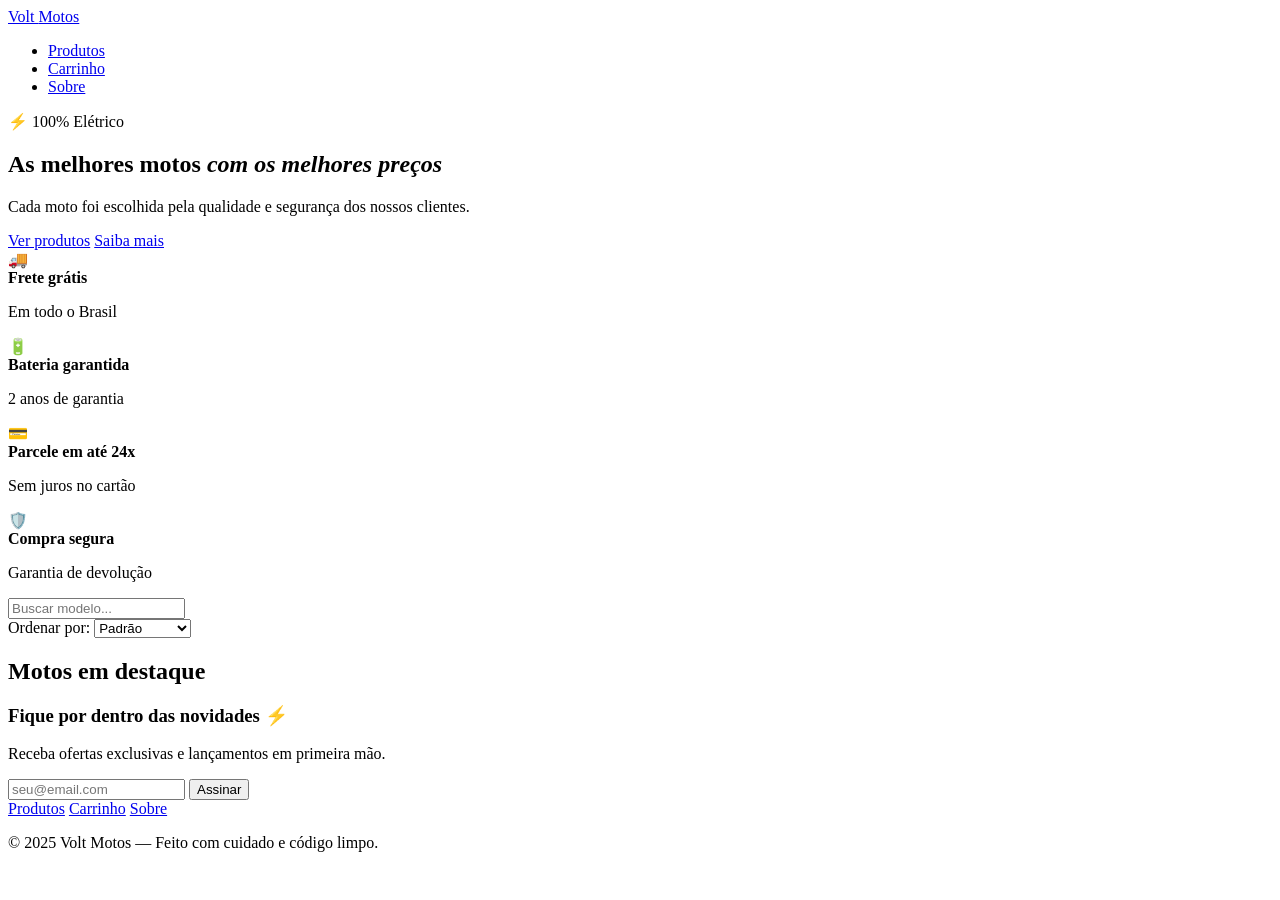
==== index.html @ cde9ebe9 "feat: criando index.html" ====
<!DOCTYPE html>
<html lang="pt-BR">
<head>
  <meta charset="UTF-8" />
  <meta name="viewport" content="width=device-width, initial-scale=1.0" />
  <title>Volt Motos — Produtos</title>
  <!-- CSS EXTERNO -->
  <link rel="stylesheet" href="src/css/estilo.css" />

  <!-- Basic Icons -->
  <link href="https://cdn.boxicons.com/3.0.8/fonts/basic/boxicons.min.css" rel="stylesheet">
  <!-- Filled Icons -->
  <link href="https://cdn.boxicons.com/3.0.8/fonts/filled/boxicons-filled.min.css" rel="stylesheet">
  <!-- Brand Icons -->
  <link href="https://cdn.boxicons.com/3.0.8/fonts/brands/boxicons-brands.min.css" rel="stylesheet">
</head>
<body>

  <header>
    <nav>
      <a class="logo" href="/index.html">Volt <span>Motos</span></a>
      <ul>
        <li><a href="/index.html" class="ativo"><i class="bx bx-shopping-bag"></i> Produtos</a></li>
        <li><a href="/src/pages/loja.html"><i class="bx bx-cart"></i> Carrinho</a></li>
        <li><a href="/src/pages/sobre.html"><i class="bx-globe-alt-2"></i> Sobre</a></li>
      </ul>
    </nav>
  </header>

  <main>
    <section class="hero">
      <div class="hero-badge">⚡ 100% Elétrico</div>
      <h1>As melhores motos <em>com os melhores preços</em></h1>
      <p>Cada moto foi escolhida pela qualidade e segurança dos nossos clientes.</p>
      <div class="hero-btns">
        <a href="#grade-produtos" class="btn-hero-primario">Ver produtos</a>
        <a href="/src/pages/sobre.html" class="btn-hero-secundario">Saiba mais</a>
      </div>
    </section>

    <!-- VANTAGENS -->
    <section class="vantagens" aria-label="Vantagens">
      <div class="vantagem-item">
        <span class="vantagem-icone">🚚</span>
        <div>
          <strong>Frete grátis</strong>
          <p>Em todo o Brasil</p>
        </div>
      </div>
      <div class="vantagem-item">
        <span class="vantagem-icone">🔋</span>
        <div>
          <strong>Bateria garantida</strong>
          <p>2 anos de garantia</p>
        </div>
      </div>
      <div class="vantagem-item">
        <span class="vantagem-icone">💳</span>
        <div>
          <strong>Parcele em até 24x</strong>
          <p>Sem juros no cartão</p>
        </div>
      </div>
      <div class="vantagem-item">
        <span class="vantagem-icone">🛡️</span>
        <div>
          <strong>Compra segura</strong>
          <p>Garantia de devolução</p>
        </div>
      </div>
    </section>

    <!-- BUSCA E FILTRO -->
    <div class="barra-filtros">
      <div class="campo-busca">
        <i class="bx bx-search"></i>
        <input
          type="text"
          id="campo-busca"
          placeholder="Buscar modelo..."
          aria-label="Buscar produto"
          oninput="filtrarProdutos()"
        />
      </div>
      <div class="filtros-preco">
        <span class="filtro-label">Ordenar por:</span>
        <select id="select-ordem" onchange="filtrarProdutos()" aria-label="Ordenar produtos">
          <option value="padrao">Padrão</option>
          <option value="menor">Menor preço</option>
          <option value="maior">Maior preço</option>
        </select>
      </div>
    </div>

    <h2 class="section-titulo">Motos em destaque</h2>

    <!-- Os cards são inseridos aqui via JavaScript/DOM -->
    <section id="grade-produtos" aria-label="Grade de produtos"></section>

    <p id="sem-resultados" class="sem-resultados" style="display:none;">
      Nenhuma moto encontrada para "<span id="termo-buscado"></span>".
    </p>

    <!-- NEWSLETTER -->
    <section class="newsletter">
      <div class="newsletter-conteudo">
        <div>
          <h3>Fique por dentro das novidades ⚡</h3>
          <p>Receba ofertas exclusivas e lançamentos em primeira mão.</p>
        </div>
        <form class="newsletter-form" onsubmit="assinarNewsletter(event)">
          <input type="email" placeholder="seu@email.com" required aria-label="E-mail para newsletter" />
          <button type="submit">Assinar</button>
        </form>
      </div>
    </section>
  </main>

  <footer>
    <div class="footer-links">
      <a href="/index.html">Produtos</a>
      <a href="/src/pages/loja.html">Carrinho</a>
      <a href="/src/pages/sobre.html">Sobre</a>
    </div>
    <p>© 2025 <span>Volt Motos</span> — Feito com cuidado e código limpo.</p>
  </footer>

  <!-- JS EXTERNO -->
  <script src="src/js/script.js"></script>
</body>
</html>
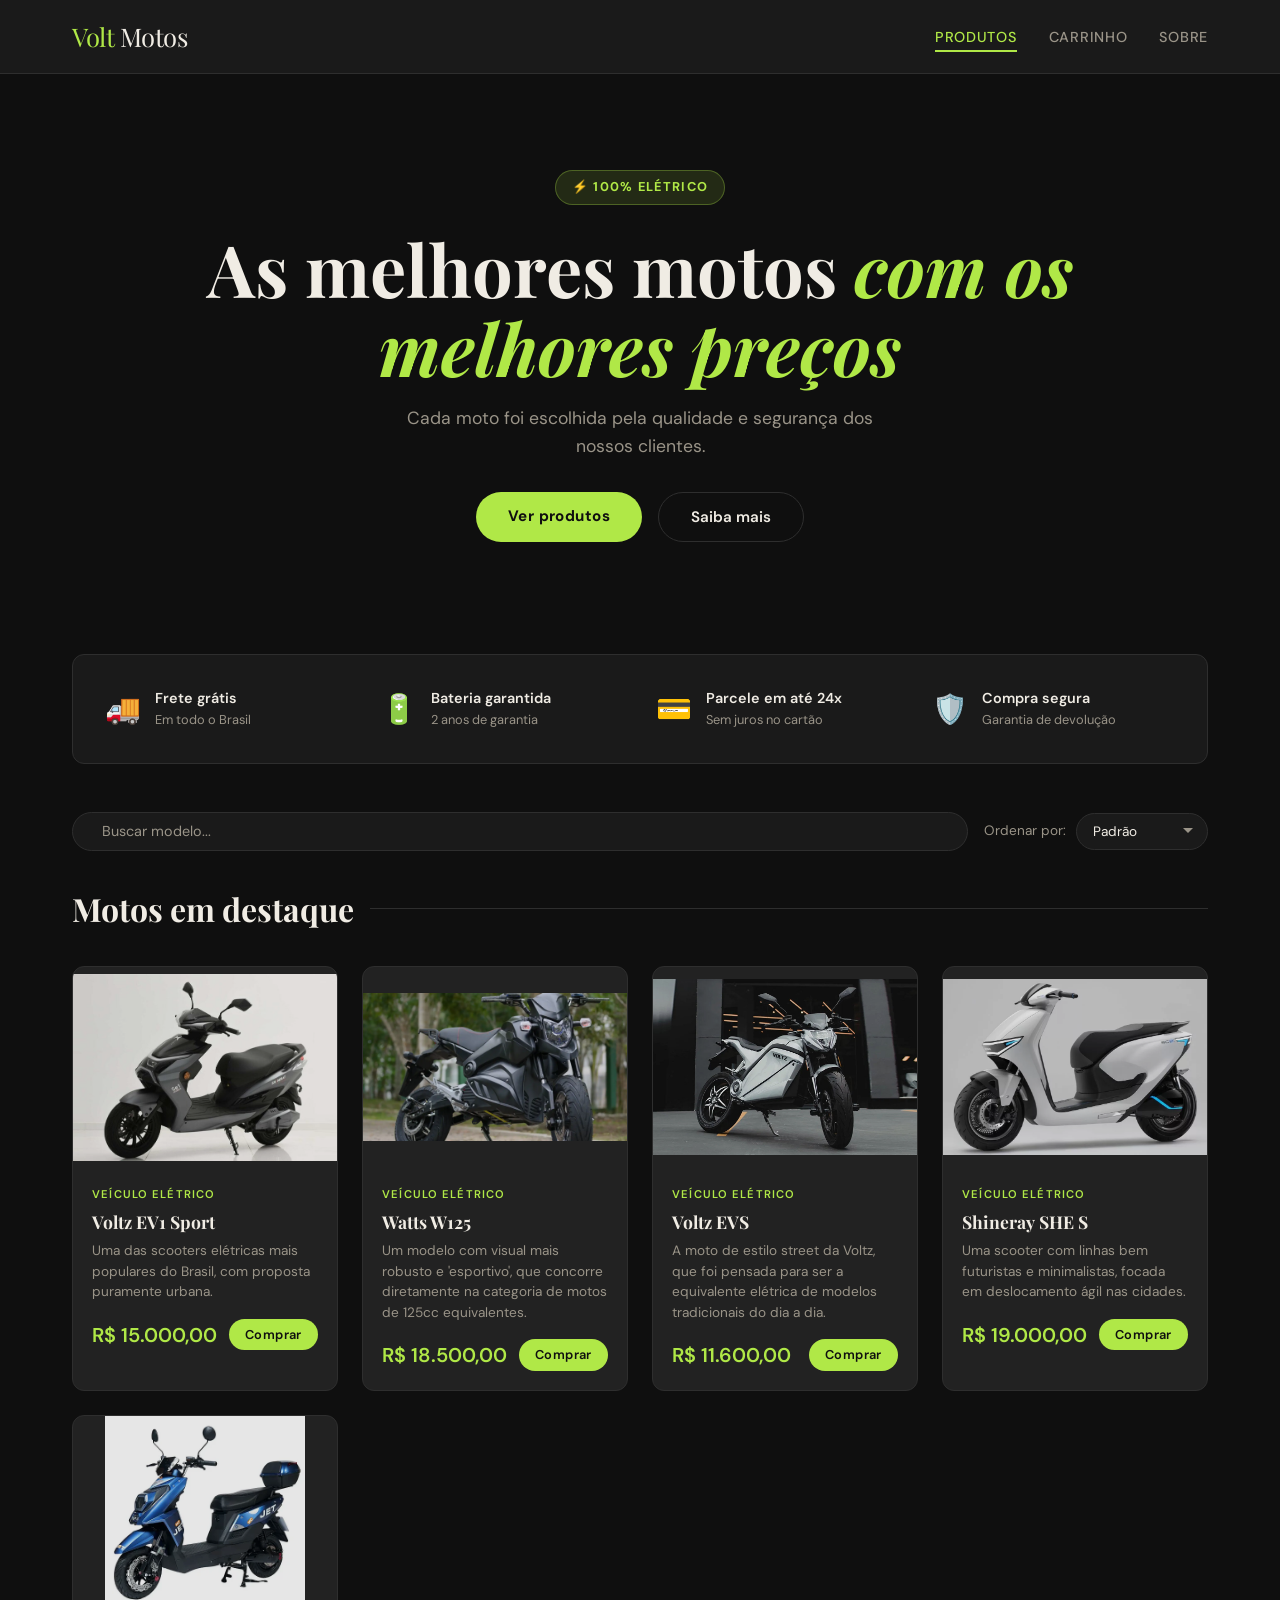
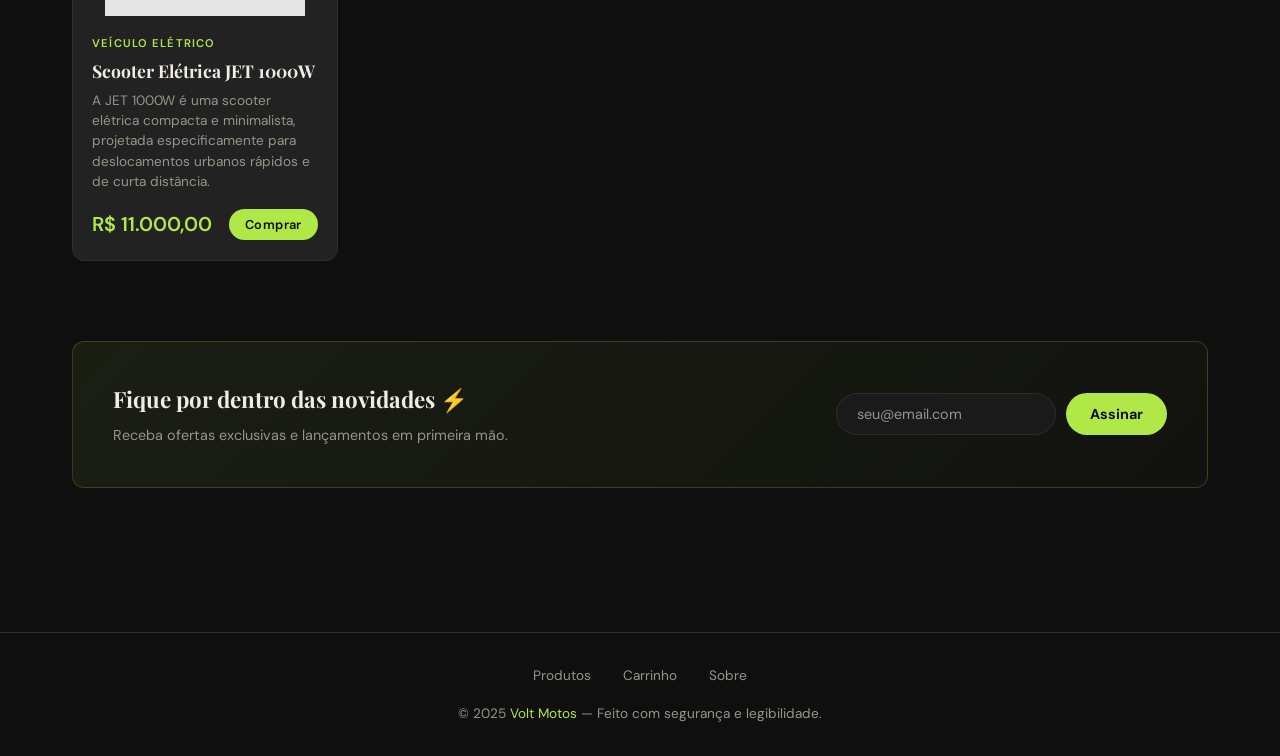
==== commit 2faaebef: "fix: arrumando o index.html" ====
--- a/index.html
+++ b/index.html
@@ -122,10 +122,11 @@
       <a href="/src/pages/loja.html">Carrinho</a>
       <a href="/src/pages/sobre.html">Sobre</a>
     </div>
-    <p>© 2025 <span>Volt Motos</span> — Feito com cuidado e código limpo.</p>
+    <p>© 2025 <span>Volt Motos</span> — Feito com segurança e legibilidade.</p>
   </footer>
 
   <!-- JS EXTERNO -->
   <script src="src/js/script.js"></script>
 </body>
 </html>
+
--- a/src/css/estilo.css
+++ b/src/css/estilo.css
@@ -0,0 +1,838 @@
+@import url('https://fonts.googleapis.com/css2?family=Playfair+Display:wght@700;900&family=DM+Sans:wght@300;400;500;600&display=swap');
+
+:root {
+  --cor-fundo: #0f0f0f;
+  --cor-superficie: #1a1a1a;
+  --cor-card: #222222;
+  --cor-borda: #2e2e2e;
+  --cor-acento: #b0e847;
+  --cor-acento2: #fafafa;
+  --cor-texto: #f0ece4;
+  --cor-texto-suave: #9a9488;
+  --cor-sucesso: #4caf7d;
+  --cor-desconto: #e85c47;
+  --fonte-titulo: 'Playfair Display', serif;
+  --fonte-corpo: 'DM Sans', sans-serif;
+  --raio: 12px;
+  --sombra: 0 8px 32px rgba(0,0,0,0.4);
+  --transicao: all 0.3s cubic-bezier(0.4, 0, 0.2, 1);
+}
+
+* {
+  margin: 0;
+  padding: 0;
+  box-sizing: border-box;
+}
+
+html {
+  scroll-behavior: smooth;
+}
+
+body {
+  background-color: var(--cor-fundo);
+  color: var(--cor-texto);
+  font-family: var(--fonte-corpo);
+  font-weight: 400;
+  line-height: 1.6;
+  min-height: 100vh;
+}
+
+/* ===== HEADER / NAV ===== */
+header {
+  background: var(--cor-superficie);
+  border-bottom: 1px solid var(--cor-borda);
+  position: sticky;
+  top: 0;
+  z-index: 100;
+  backdrop-filter: blur(10px);
+}
+
+nav {
+  max-width: 1200px;
+  margin: 0 auto;
+  padding: 1rem 2rem;
+  display: flex;
+  align-items: center;
+  justify-content: space-between;
+}
+
+.logo {
+  font-family: var(--fonte-titulo);
+  font-size: 1.6rem;
+  color: var(--cor-acento);
+  text-decoration: none;
+  letter-spacing: -0.5px;
+}
+
+.logo span {
+  color: var(--cor-texto);
+}
+
+nav ul {
+  list-style: none;
+  display: flex;
+  gap: 2rem;
+}
+
+nav ul li a {
+  color: var(--cor-texto-suave);
+  text-decoration: none;
+  font-weight: 500;
+  font-size: 0.9rem;
+  letter-spacing: 0.05em;
+  text-transform: uppercase;
+  transition: var(--transicao);
+  padding: 0.3rem 0;
+  border-bottom: 2px solid transparent;
+}
+
+nav ul li a:hover,
+nav ul li a.ativo {
+  color: var(--cor-acento);
+  border-bottom-color: var(--cor-acento);
+}
+
+/* ===== MAIN ===== */
+main {
+  max-width: 1200px;
+  margin: 0 auto;
+  padding: 3rem 2rem;
+}
+
+/* ===== HERO ===== */
+.hero {
+  text-align: center;
+  margin-bottom: 4rem;
+  padding: 3rem 0;
+}
+
+.hero h1 {
+  font-family: var(--fonte-titulo);
+  font-size: clamp(2.5rem, 6vw, 4.5rem);
+  line-height: 1.1;
+  margin-bottom: 1rem;
+  color: var(--cor-texto);
+}
+
+.hero h1 em {
+  color: var(--cor-acento);
+  font-style: italic;
+}
+
+.hero p {
+  color: var(--cor-texto-suave);
+  font-size: 1.1rem;
+  max-width: 500px;
+  margin: 0 auto;
+}
+
+/* ===== SECTION TITLE ===== */
+.section-titulo {
+  font-family: var(--fonte-titulo);
+  font-size: 2rem;
+  margin-bottom: 2rem;
+  color: var(--cor-texto);
+  display: flex;
+  align-items: center;
+  gap: 1rem;
+}
+
+.section-titulo::after {
+  content: '';
+  flex: 1;
+  height: 1px;
+  background: var(--cor-borda);
+}
+
+/* ===== GRID DE PRODUTOS ===== */
+#grade-produtos {
+  display: grid;
+  grid-template-columns: repeat(auto-fill, minmax(220px, 1fr));
+  gap: 1.5rem;
+}
+
+/* ===== CARD DE PRODUTO ===== */
+.card-produto {
+  background: var(--cor-card);
+  border: 1px solid var(--cor-borda);
+  border-radius: var(--raio);
+  overflow: hidden;
+  transition: var(--transicao);
+  cursor: pointer;
+  animation: fadeInUp 0.5s ease both;
+}
+
+.card-produto:hover {
+  border-color: var(--cor-acento);
+  transform: translateY(-6px);
+  box-shadow: var(--sombra), 0 0 0 1px var(--cor-acento);
+}
+
+.card-produto img {
+  width: 100%;
+  height: 200px;
+  object-fit: contain;
+  object-position: center;
+  display: block;
+  filter: brightness(0.9);
+  transition: var(--transicao);
+}
+
+.card-produto:hover img {
+  filter: brightness(1.05);
+}
+
+.card-info {
+  padding: 1.2rem;
+}
+
+.card-categoria {
+  font-size: 0.7rem;
+  text-transform: uppercase;
+  letter-spacing: 0.1em;
+  color: var(--cor-acento);
+  font-weight: 600;
+  margin-bottom: 0.4rem;
+}
+
+.card-nome {
+  font-family: var(--fonte-titulo);
+  font-size: 1.1rem;
+  margin-bottom: 0.5rem;
+  color: var(--cor-texto);
+  line-height: 1.3;
+}
+
+.card-descricao {
+  font-size: 0.85rem;
+  color: var(--cor-texto-suave);
+  margin-bottom: 1rem;
+  line-height: 1.5;
+}
+
+.card-rodape {
+  display: flex;
+  align-items: center;
+  justify-content: space-between;
+}
+
+.card-preco {
+  font-size: 1.25rem;
+  font-weight: 600;
+  color: var(--cor-acento);
+}
+
+.btn-comprar {
+  background: var(--cor-acento);
+  color: var(--cor-fundo);
+  border: none;
+  padding: 0.45rem 1rem;
+  border-radius: 50px;
+  font-family: var(--fonte-corpo);
+  font-size: 0.8rem;
+  font-weight: 600;
+  cursor: pointer;
+  transition: var(--transicao);
+  letter-spacing: 0.03em;
+}
+
+.btn-comprar:hover {
+  background: var(--cor-acento2);
+  transform: scale(1.05);
+}
+
+/* ===== CARRINHO ===== */
+.carrinho-wrapper {
+  display: grid;
+  grid-template-columns: 1fr 360px;
+  gap: 2rem;
+  align-items: start;
+}
+
+@media (max-width: 768px) {
+  .carrinho-wrapper {
+    grid-template-columns: 1fr;
+  }
+}
+
+.lista-carrinho {
+  background: var(--cor-card);
+  border: 1px solid var(--cor-borda);
+  border-radius: var(--raio);
+  overflow: hidden;
+}
+
+.item-carrinho {
+  display: grid;
+  grid-template-columns: 80px 1fr auto;
+  gap: 1rem;
+  align-items: center;
+  padding: 1.2rem;
+  border-bottom: 1px solid var(--cor-borda);
+  transition: var(--transicao);
+}
+
+.item-carrinho:last-child {
+  border-bottom: none;
+}
+
+.item-carrinho:hover {
+  background: rgba(232, 197, 71, 0.04);
+}
+
+.item-img {
+  width: 80px;
+  height: 60px;
+  object-fit: cover;
+  border-radius: 8px;
+  filter: brightness(0.9);
+}
+
+.item-nome {
+  font-weight: 500;
+  font-size: 0.95rem;
+  margin-bottom: 0.2rem;
+}
+
+.item-qtd {
+  font-size: 0.8rem;
+  color: var(--cor-texto-suave);
+}
+
+.item-preco {
+  font-weight: 600;
+  color: var(--cor-acento);
+  font-size: 1rem;
+  white-space: nowrap;
+}
+
+/* ===== RESUMO FINANCEIRO ===== */
+.resumo-financeiro {
+  background: var(--cor-card);
+  border: 1px solid var(--cor-borda);
+  border-radius: var(--raio);
+  padding: 1.8rem;
+  position: sticky;
+  top: 90px;
+}
+
+.resumo-titulo {
+  font-family: var(--fonte-titulo);
+  font-size: 1.4rem;
+  margin-bottom: 1.5rem;
+  color: var(--cor-texto);
+}
+
+.resumo-linha {
+  display: flex;
+  justify-content: space-between;
+  align-items: center;
+  padding: 0.6rem 0;
+  font-size: 0.9rem;
+  color: var(--cor-texto-suave);
+  border-bottom: 1px solid var(--cor-borda);
+}
+
+.resumo-linha:last-of-type {
+  border-bottom: none;
+}
+
+.resumo-total {
+  display: flex;
+  justify-content: space-between;
+  align-items: center;
+  margin-top: 1rem;
+  padding-top: 1rem;
+  border-top: 2px solid var(--cor-acento);
+}
+
+.resumo-total-label {
+  font-family: var(--fonte-titulo);
+  font-size: 1.1rem;
+  color: var(--cor-texto);
+}
+
+#total-compra {
+  font-family: var(--fonte-titulo);
+  font-size: 1.8rem;
+  color: var(--cor-acento);
+  font-weight: 700;
+}
+
+.btn-desconto {
+  width: 100%;
+  margin-top: 1.5rem;
+  background: transparent;
+  border: 2px solid var(--cor-desconto);
+  color: var(--cor-desconto);
+  padding: 0.8rem;
+  border-radius: 50px;
+  font-family: var(--fonte-corpo);
+  font-size: 0.9rem;
+  font-weight: 600;
+  cursor: pointer;
+  transition: var(--transicao);
+  letter-spacing: 0.03em;
+  display: flex;
+  align-items: center;
+  justify-content: center;
+  gap: 0.5rem;
+}
+
+.btn-desconto:hover {
+  background: var(--cor-desconto);
+  color: white;
+  transform: scale(1.02);
+}
+
+.btn-desconto:disabled {
+  opacity: 0.5;
+  cursor: not-allowed;
+  transform: none;
+}
+
+.badge-desconto {
+  display: inline-block;
+  background: var(--cor-desconto);
+  color: white;
+  font-size: 0.7rem;
+  padding: 0.15rem 0.5rem;
+  border-radius: 50px;
+  font-weight: 700;
+}
+
+.btn-finalizar {
+  width: 100%;
+  margin-top: 0.8rem;
+  background: var(--cor-acento);
+  border: none;
+  color: var(--cor-fundo);
+  padding: 1rem;
+  border-radius: 50px;
+  font-family: var(--fonte-corpo);
+  font-size: 1rem;
+  font-weight: 700;
+  cursor: pointer;
+  transition: var(--transicao);
+  letter-spacing: 0.03em;
+}
+
+.btn-finalizar:hover {
+  background: var(--cor-acento2);
+  transform: scale(1.02);
+}
+
+/* ===== SOBRE ===== */
+.sobre-hero {
+  max-width: 760px;
+  margin: 0 auto;
+}
+
+.sobre-hero h1 {
+  font-family: var(--fonte-titulo);
+  font-size: clamp(2.5rem, 5vw, 4rem);
+  line-height: 1.1;
+  margin-bottom: 1.5rem;
+}
+
+.sobre-hero h1 em {
+  color: var(--cor-acento);
+  font-style: italic;
+}
+
+.sobre-hero .lead {
+  font-size: 1.2rem;
+  color: var(--cor-texto-suave);
+  margin-bottom: 3rem;
+  line-height: 1.7;
+}
+
+.sobre-historia p {
+  font-size: 1rem;
+  line-height: 1.8;
+  color: var(--cor-texto-suave);
+  margin-bottom: 1.5rem;
+}
+
+.sobre-historia p strong {
+  color: var(--cor-texto);
+}
+
+.sobre-valores {
+  display: grid;
+  grid-template-columns: repeat(auto-fit, minmax(180px, 1fr));
+  gap: 1.5rem;
+  margin-top: 3rem;
+}
+
+.valor-card {
+  background: var(--cor-card);
+  border: 1px solid var(--cor-borda);
+  border-radius: var(--raio);
+  padding: 1.5rem;
+  text-align: center;
+  transition: var(--transicao);
+}
+
+.valor-card:hover {
+  border-color: var(--cor-acento);
+  transform: translateY(-4px);
+}
+
+.valor-icone {
+  font-size: 2rem;
+  margin-bottom: 0.8rem;
+  display: block;
+}
+
+.valor-card h3 {
+  font-family: var(--fonte-titulo);
+  font-size: 1rem;
+  color: var(--cor-acento);
+  margin-bottom: 0.5rem;
+}
+
+.valor-card p {
+  font-size: 0.85rem;
+  color: var(--cor-texto-suave);
+}
+
+/* ===== FOOTER ===== */
+footer {
+  margin-top: 6rem;
+  border-top: 1px solid var(--cor-borda);
+  text-align: center;
+  padding: 2rem;
+  color: var(--cor-texto-suave);
+  font-size: 0.85rem;
+}
+
+footer span {
+  color: var(--cor-acento);
+}
+
+/* ===== ANIMAÇÕES ===== */
+@keyframes fadeInUp {
+  from {
+    opacity: 0;
+    transform: translateY(24px);
+  }
+  to {
+    opacity: 1;
+    transform: translateY(0);
+  }
+}
+
+.card-produto:nth-child(1) { animation-delay: 0.05s; }
+.card-produto:nth-child(2) { animation-delay: 0.1s; }
+.card-produto:nth-child(3) { animation-delay: 0.15s; }
+.card-produto:nth-child(4) { animation-delay: 0.2s; }
+.card-produto:nth-child(5) { animation-delay: 0.25s; }
+
+/* ===== NOTIFICAÇÃO ===== */
+.notificacao {
+  position: fixed;
+  bottom: 2rem;
+  right: 2rem;
+  background: var(--cor-sucesso);
+  color: white;
+  padding: 0.8rem 1.5rem;
+  border-radius: 50px;
+  font-size: 0.9rem;
+  font-weight: 600;
+  box-shadow: 0 4px 20px rgba(76, 175, 125, 0.4);
+  transform: translateY(100px);
+  opacity: 0;
+  transition: all 0.4s cubic-bezier(0.34, 1.56, 0.64, 1);
+  z-index: 999;
+}
+
+.notificacao.visivel {
+  transform: translateY(0);
+  opacity: 1;
+}
+
+/* ===== HERO — MELHORIAS ===== */
+.hero-badge {
+  display: inline-block;
+  background: rgba(176, 232, 71, 0.12);
+  border: 1px solid rgba(176, 232, 71, 0.3);
+  color: var(--cor-acento);
+  font-size: 0.8rem;
+  font-weight: 700;
+  letter-spacing: 0.1em;
+  text-transform: uppercase;
+  padding: 0.4rem 1rem;
+  border-radius: 50px;
+  margin-bottom: 1.5rem;
+}
+
+.hero-btns {
+  display: flex;
+  gap: 1rem;
+  justify-content: center;
+  margin-top: 2rem;
+  flex-wrap: wrap;
+}
+
+.btn-hero-primario {
+  background: var(--cor-acento);
+  color: var(--cor-fundo);
+  padding: 0.75rem 2rem;
+  border-radius: 50px;
+  font-weight: 700;
+  font-size: 0.95rem;
+  text-decoration: none;
+  transition: var(--transicao);
+  letter-spacing: 0.03em;
+}
+
+.btn-hero-primario:hover {
+  background: var(--cor-acento2);
+  transform: scale(1.04);
+}
+
+.btn-hero-secundario {
+  background: transparent;
+  color: var(--cor-texto);
+  padding: 0.75rem 2rem;
+  border-radius: 50px;
+  font-weight: 600;
+  font-size: 0.95rem;
+  text-decoration: none;
+  border: 1px solid var(--cor-borda);
+  transition: var(--transicao);
+}
+
+.btn-hero-secundario:hover {
+  border-color: var(--cor-acento);
+  color: var(--cor-acento);
+}
+
+/* ===== VANTAGENS ===== */
+.vantagens {
+  display: grid;
+  grid-template-columns: repeat(auto-fit, minmax(200px, 1fr));
+  gap: 1rem;
+  margin-bottom: 3rem;
+  padding: 1.5rem;
+  background: var(--cor-superficie);
+  border: 1px solid var(--cor-borda);
+  border-radius: var(--raio);
+}
+
+.vantagem-item {
+  display: flex;
+  align-items: center;
+  gap: 0.9rem;
+  padding: 0.5rem;
+}
+
+.vantagem-icone {
+  font-size: 1.8rem;
+  line-height: 1;
+  flex-shrink: 0;
+}
+
+.vantagem-item strong {
+  display: block;
+  font-size: 0.9rem;
+  color: var(--cor-texto);
+  font-weight: 600;
+}
+
+.vantagem-item p {
+  font-size: 0.8rem;
+  color: var(--cor-texto-suave);
+  margin: 0;
+}
+
+/* ===== BARRA DE FILTROS ===== */
+.barra-filtros {
+  display: flex;
+  align-items: center;
+  gap: 1rem;
+  margin-bottom: 2rem;
+  flex-wrap: wrap;
+}
+
+.campo-busca {
+  flex: 1;
+  min-width: 200px;
+  display: flex;
+  align-items: center;
+  gap: 0.6rem;
+  background: var(--cor-superficie);
+  border: 1px solid var(--cor-borda);
+  border-radius: 50px;
+  padding: 0.6rem 1.2rem;
+  transition: var(--transicao);
+}
+
+.campo-busca:focus-within {
+  border-color: var(--cor-acento);
+  box-shadow: 0 0 0 3px rgba(176, 232, 71, 0.1);
+}
+
+.campo-busca i {
+  color: var(--cor-texto-suave);
+  font-size: 1.1rem;
+  flex-shrink: 0;
+}
+
+.campo-busca input {
+  background: transparent;
+  border: none;
+  outline: none;
+  color: var(--cor-texto);
+  font-family: var(--fonte-corpo);
+  font-size: 0.9rem;
+  width: 100%;
+}
+
+.campo-busca input::placeholder {
+  color: var(--cor-texto-suave);
+}
+
+.filtros-preco {
+  display: flex;
+  align-items: center;
+  gap: 0.6rem;
+  flex-shrink: 0;
+}
+
+.filtro-label {
+  font-size: 0.85rem;
+  color: var(--cor-texto-suave);
+  white-space: nowrap;
+}
+
+.filtros-preco select {
+  background: var(--cor-superficie);
+  border: 1px solid var(--cor-borda);
+  color: var(--cor-texto);
+  font-family: var(--fonte-corpo);
+  font-size: 0.85rem;
+  padding: 0.55rem 1rem;
+  border-radius: 50px;
+  outline: none;
+  cursor: pointer;
+  transition: var(--transicao);
+  appearance: none;
+  padding-right: 2rem;
+  background-image: url("data:image/svg+xml,%3Csvg xmlns='http://www.w3.org/2000/svg' width='12' height='8' viewBox='0 0 12 8'%3E%3Cpath fill='%239a9488' d='M1 1l5 5 5-5'/%3E%3C/svg%3E");
+  background-repeat: no-repeat;
+  background-position: right 0.8rem center;
+}
+
+.filtros-preco select:focus {
+  border-color: var(--cor-acento);
+}
+
+/* ===== SEM RESULTADOS ===== */
+.sem-resultados {
+  text-align: center;
+  color: var(--cor-texto-suave);
+  font-size: 1rem;
+  padding: 3rem;
+}
+
+.sem-resultados span {
+  color: var(--cor-acento);
+  font-weight: 600;
+}
+
+/* ===== NEWSLETTER ===== */
+.newsletter {
+  margin-top: 5rem;
+  background: linear-gradient(135deg, rgba(176, 232, 71, 0.07), rgba(176, 232, 71, 0.02));
+  border: 1px solid rgba(176, 232, 71, 0.2);
+  border-radius: var(--raio);
+  padding: 2.5rem;
+}
+
+.newsletter-conteudo {
+  display: flex;
+  align-items: center;
+  justify-content: space-between;
+  gap: 2rem;
+  flex-wrap: wrap;
+}
+
+.newsletter h3 {
+  font-family: var(--fonte-titulo);
+  font-size: 1.4rem;
+  color: var(--cor-texto);
+  margin-bottom: 0.4rem;
+}
+
+.newsletter p {
+  font-size: 0.9rem;
+  color: var(--cor-texto-suave);
+}
+
+.newsletter-form {
+  display: flex;
+  gap: 0.6rem;
+  flex-wrap: wrap;
+  flex-shrink: 0;
+}
+
+.newsletter-form input {
+  background: var(--cor-superficie);
+  border: 1px solid var(--cor-borda);
+  color: var(--cor-texto);
+  font-family: var(--fonte-corpo);
+  font-size: 0.9rem;
+  padding: 0.7rem 1.2rem;
+  border-radius: 50px;
+  outline: none;
+  width: 220px;
+  transition: var(--transicao);
+}
+
+.newsletter-form input:focus {
+  border-color: var(--cor-acento);
+}
+
+.newsletter-form input::placeholder {
+  color: var(--cor-texto-suave);
+}
+
+.newsletter-form button {
+  background: var(--cor-acento);
+  color: var(--cor-fundo);
+  border: none;
+  padding: 0.7rem 1.5rem;
+  border-radius: 50px;
+  font-family: var(--fonte-corpo);
+  font-size: 0.9rem;
+  font-weight: 700;
+  cursor: pointer;
+  transition: var(--transicao);
+  white-space: nowrap;
+}
+
+.newsletter-form button:hover {
+  background: var(--cor-acento2);
+  transform: scale(1.04);
+}
+
+/* ===== FOOTER — MELHORIAS ===== */
+.footer-links {
+  display: flex;
+  justify-content: center;
+  gap: 2rem;
+  margin-bottom: 1rem;
+}
+
+.footer-links a {
+  color: var(--cor-texto-suave);
+  text-decoration: none;
+  font-size: 0.85rem;
+  transition: var(--transicao);
+}
+
+.footer-links a:hover {
+  color: var(--cor-acento);
+}
